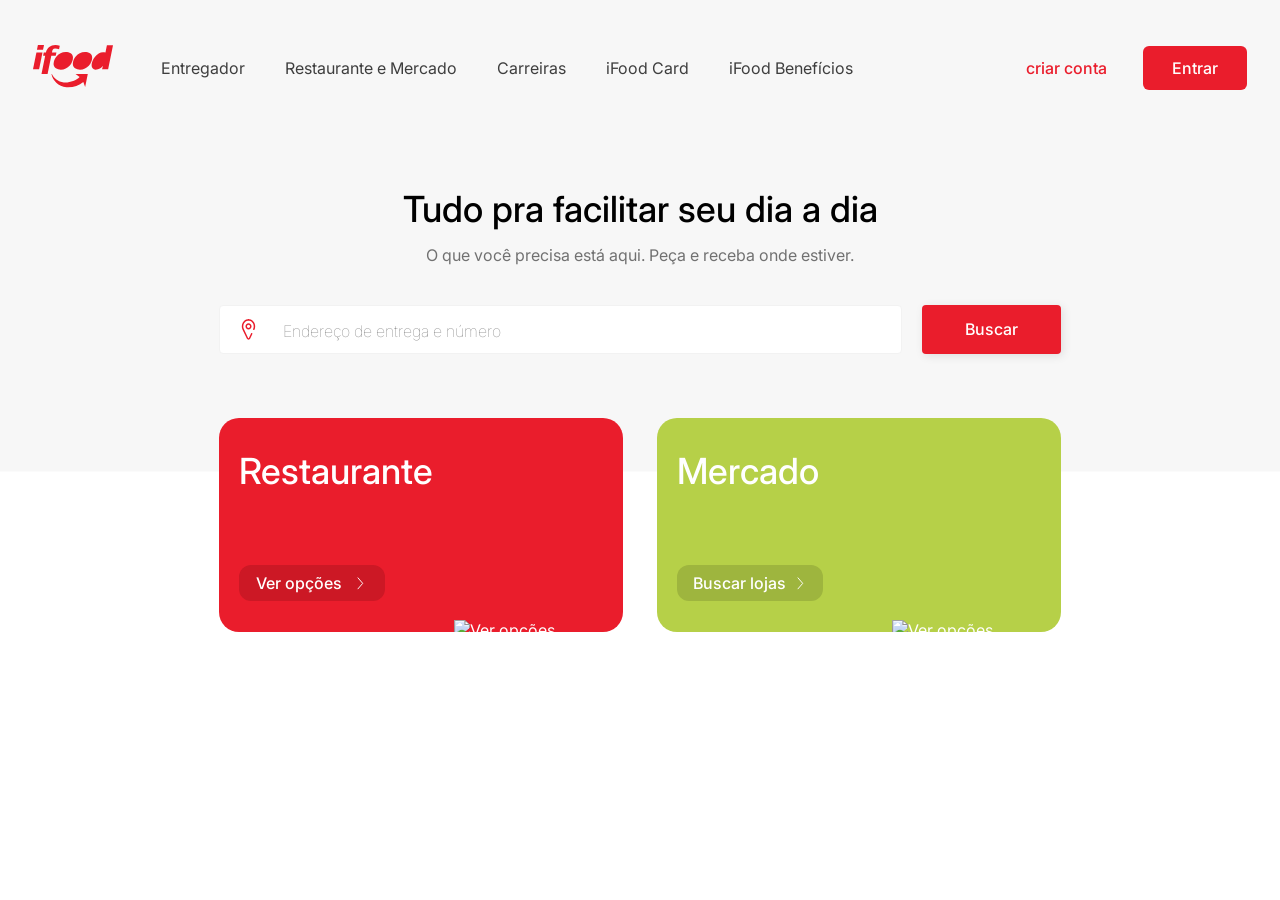
==== index.html @ 17dab100 "categorias principais adicionadas" ====
<!DOCTYPE html>
<html lang="en">
<head>
    <meta charset="UTF-8">
    <meta name="viewport" content="width=device-width, initial-scale=1.0">
    <title>Document</title>
    <link href="https://fonts.googleapis.com/css2?family=Inter:wght@400;500;600&display=swap" rel="stylesheet">
    <link href="style.css" rel="stylesheet">
</head>
<body>
    <div>
        <section class="cabecario">
            <header class="cabecario_container">
                <div>
                    <span class="icone">
                        <svg width="80" height="43" viewBox="0 0 80 43" fill="none" xmlns="http://www.w3.org/2000/svg"><path d="M0 24.2583H6.08948L9.49868 7.47168H3.40838L0 24.2583Z"></path><path d="M3.94678 4.83583H10.0338L11.016 0H4.92165L3.94678 4.83583Z"></path><path d="M8.49829 28.9853H14.5878L18.283 10.818H22.7267L23.4262 7.47195H18.9449L19.0985 6.6962C19.3853 5.26503 19.8503 3.6004 22.1465 3.6004C23.5071 3.6004 24.8113 3.74801 26.0762 4.27989L26.7692 0.744473C25.361 0.250433 23.8765 -0.00141515 22.381 5.98087e-06C17.4871 5.98087e-06 14.1163 2.9137 12.8824 7.47195H10.7675L10.1065 10.818H12.1902L8.49829 28.9853Z"></path><path d="M27.7899 24.6327C34.9809 24.6327 39.9705 18.0641 39.9705 12.706C39.9705 8.80399 36.2819 7.09766 32.7754 7.09766C24.8849 7.09766 20.5916 14.1613 20.5916 19.0252C20.5916 22.9272 24.3178 24.6327 27.7899 24.6327Z"></path><path d="M47.0008 24.6327C54.1918 24.6327 59.1814 18.0641 59.1814 12.706C59.1814 8.80399 55.4854 7.09766 51.9822 7.09766C44.0958 7.09766 39.7959 14.1613 39.7959 19.0252C39.7959 22.9272 43.5262 24.6327 46.9975 24.6327"></path><path d="M69.082 24.2579H75.1372L80.0001 0.374023H73.9098L72.4585 7.47133C71.6501 7.29637 70.8258 7.20203 69.9981 7.18974C64.0328 7.18974 58.6077 14.778 58.6077 20.2011C58.6077 22.4321 60.0581 24.6318 62.5202 24.6318C66.0193 24.6318 68.4414 22.919 69.4522 21.3138H69.8297L69.082 24.2579Z"></path><path d="M50.3215 36.9096C45.868 40.7017 39.9142 42.6487 33.4431 42.2468C25.2837 41.7454 19.6265 35.4279 18.489 29.0197H18.8763C20.7117 33.111 25.1799 36.8887 30.7873 37.5096C36.2623 38.1137 42.9711 35.6397 46.6525 32.1082L42.5225 28.9844L54.7865 29.0197L52.1471 42.0029L50.3215 36.9096Z"></path></svg>
                    </span>
                </div>
                <nav class="navegacao">
                    <a class="opcoes">Entregador</a>
                    <a class="opcoes">Restaurante e Mercado</a>
                    <a class="opcoes">Carreiras</a>
                    <a class="opcoes">iFood Card</a>
                    <a class="opcoes">iFood Benefícios</a>
                </nav>
                <button class="botao CriarConta">criar conta</button>
                <button class="botao Entrar">Entrar</button>
            </header>
        </section>
        <section class="endereco">
            <div class="endereco_pacote">
                <h1 class="texto_busca endereco_titulo">Tudo pra facilitar seu dia a dia </h1>
                <p class="texto_busca endereco_subtitulo">O que você precisa está aqui. Peça e receba onde estiver.</p>
                <form class="endereco_form">
                    <div class="endereco_form_pacote endereco_form_campo">
                        <svg width="18" height="19" viewBox="0 0 18 19" fill="none" xmlns="http://www.w3.org/2000/svg" class="endereco_icon"><path d="M8.83483 17.2742C8.27983 17.2742 7.77733 16.9496 7.52233 16.4192L4.30483 9.6346C3.51733 7.96418 3.55483 5.99293 4.40983 4.34626C5.21983 2.78668 6.62983 1.78918 8.26483 1.61501C8.63233 1.57543 9.02233 1.57543 9.38983 1.61501C11.0248 1.78918 12.4273 2.78668 13.2448 4.34626C14.0998 5.99293 14.1448 7.96418 13.3498 9.6346C13.2073 9.92752 12.8773 10.0463 12.5923 9.90376C12.3148 9.75335 12.2023 9.3971 12.3373 9.10418C12.9598 7.7821 12.9298 6.22251 12.2473 4.91626C11.6398 3.70501 10.5523 2.92918 9.28483 2.7946C8.99233 2.76293 8.68483 2.76293 8.38483 2.7946C7.12483 2.92918 6.03733 3.70501 5.40733 4.91626C4.73233 6.22251 4.69483 7.7821 5.32483 9.10418L8.54233 15.8888C8.62483 16.0629 8.78233 16.0867 8.84233 16.0867C8.90233 16.0867 9.05983 16.0708 9.14233 15.8888L10.7548 12.4767C10.8973 12.1838 11.2348 12.065 11.5123 12.2075C11.7898 12.3579 11.9023 12.7142 11.7673 13.0071L10.1548 16.4192C9.89983 16.9417 9.39733 17.2742 8.83483 17.2742Z" fill="currentColor"></path><path d="M8.83508 9.55546C7.56008 9.55546 6.51758 8.45505 6.51758 7.10921C6.51758 5.75546 7.56008 4.66296 8.83508 4.66296C10.1101 4.66296 11.1526 5.76338 11.1526 7.10921C11.1601 8.46296 10.1176 9.55546 8.83508 9.55546ZM8.83508 5.85046C8.17508 5.85046 7.64258 6.41255 7.64258 7.10921C7.64258 7.80588 8.17508 8.36796 8.83508 8.36796C9.49508 8.36796 10.0276 7.80588 10.0276 7.10921C10.0351 6.41255 9.49508 5.85046 8.83508 5.85046Z" fill="currentColor"></path></svg>
                        <input placeholder="Endereço de entrega e número" class="endereco_input">
                    </div>
                    <button class="endereco_form_botao endereco_form_campo">Buscar</button>
                </form>
            </div>
        </section>
        <section class="categorias">
            <div class="categorias_pacote">
                <div class="categorias_principais">
                    <div class="categorias_principais_grande">
                        <a href="#" class="categorias_grande restaurante">
                            <div class="categorias_grande_container">
                                <p class="categorias_grande_container_titulo">Restaurante</p>
                                <figure class="categorias_grande_container_imagem">
                                    <img class="categorias_grande_imagem" src="https://static.ifood-static.com.br/image/upload/f_auto/webapp/landingV2/restaurant.png" alt="Ver opções">
                                </figure>
                                <div class="categorias_grande_link --restaurante">
                                    Ver opções 
                                    <span class="categorias_grande_link_icon">
                                        <svg width="48px" height="48px" viewBox="0 0 48 48" xmlns="http://www.w3.org/2000/svg"><g stroke="none" stroke-width="1" fill="none" fill-rule="evenodd" stroke-linecap="round"><g transform="translate(-144.000000, -1296.000000)" stroke="currentColor" stroke-width="3"><g transform="translate(47.000000, 1227.000000)"><g id="Seta-voltar" transform="translate(97.000000, 69.000000)"><polyline id="Path-6" transform="translate(23.500000, 23.500000) rotate(-90.000000) translate(-23.500000, -23.500000) " points="6 16 23.5 31 41 16"></polyline></g></g></g></g></svg>
                                    </span>
                                </div>
                            </div>
                        </a>
                    </div>
                    <div class="categorias_principais_grande">
                        <a href="#" class="categorias_grande mercado">
                            <div class="categorias_grande_container">
                                <p class="categorias_grande_container_titulo">Mercado</p>
                                <figure class="categorias_grande_container_imagem">
                                    <img class="categorias_grande_imagem" src="https://static.ifood-static.com.br/image/upload/f_auto/webapp/landingV2/market.png" alt="Ver opções">
                                </figure>
                                <div class="categorias_grande_link --mercado">
                                    Buscar lojas 
                                    <span class="categorias_grande_link_icon">
                                        <svg width="48px" height="48px" viewBox="0 0 48 48" xmlns="http://www.w3.org/2000/svg"><g stroke="none" stroke-width="1" fill="none" fill-rule="evenodd" stroke-linecap="round"><g transform="translate(-144.000000, -1296.000000)" stroke="currentColor" stroke-width="3"><g transform="translate(47.000000, 1227.000000)"><g id="Seta-voltar" transform="translate(97.000000, 69.000000)"><polyline id="Path-6" transform="translate(23.500000, 23.500000) rotate(-90.000000) translate(-23.500000, -23.500000) " points="6 16 23.5 31 41 16"></polyline></g></g></g></g></svg>
                                    </span>
                                </div>
                            </div>
                        </a>
                    </div>
                </div>
            </div>
        </section>
    </div>
</body>
</html>
---- style.css ----
* {
    box-sizing: border-box;
}

body {
    font-family: "Inter", Arial, Helvetica, sans-serif;
    font-size: 16px;
    background-color: #ffffff;
    margin: 0px; 
}

div {
    display: block;
}

button, select {
    text-transform: none;
}

button, input, optgroup, select, textarea {
    font-family: inherit;
    font-size: 100%;
    line-height: 1.15;
    margin: 0;
}

button, input {
    overflow: visible;
}

form {
    display: block;
    margin-top: 0em;
    unicode-bidi: isolate;
}

.cabecario{
    position: fixed;
    width: 100%;
    top: 0;
    left: 0;
    background-color: #f7f7f7;
    z-index: 2;
}

.cabecario_container {
    display: grid;
    padding: 40px 32px;
    align-items: center;
    margin: 0 auto;
    max-width: 1278px;
    position: relative;
    grid-template-columns: 88px 1fr 114px 104px;
    column-gap: 20px;
}

.opcoes {
    background: transparent;
    font-weight: 400;
    color: #3e3e3e;
    font-size: 1rem;
    line-height: 1.25em;
    border-radius: 4px;
    margin: 3px 0;
    height: 50px;
    display: inline-flex;
    align-items: center;
    justify-content: center;
    position: relative;
    overflow: hidden;
    cursor: pointer;
    padding: 0 20px;
}

.icone {
    display: inline-block;
    position:relative;
}

.icone * {
    fill: #ea1d2c;
}

.botao {
    display: inline-flex;
    align-items: center;
    justify-content: center;
    height: 44px;
    padding: 0;
    border-radius: 6px;
    font-size: 14px;
    font-weight: 500;
    cursor: pointer;
    border: none;
    font-family: "Inter", Arial, Helvetica, sans-serif;
    font-size:100%;
    line-height: 1.15;
}

@media only screen and (min-width: 768px) {
    .botao{
        display: inline-flex;
        height: 44px;
    }
}

.navegacao {
    display: none;
} 

@media only screen and (min-width: 960px) {
    .navegacao {
        display: flex;
    }
}

.CriarConta {
    background: transparent;
    color: #ea1d2c;
}


.Entrar {
    background-color: #ea1d2c;
    color: white;
}

@media only screen and (min-width: 960px) {
    .Entrar:hover, .Entrar:hover:enabled {
        background: #ee4c58;
    }
}


.endereco {
    padding-top: 83px;
    width: 100%;
    display: flex;
    justify-content: center;
    align-items: center;
    padding-bottom: 20px;
    background-color: #f7f7f7;
}

@media only screen and (min-width: 768px) {
    .endereco {
        padding-top: 110px;
        padding-bottom: 35px;
    }
}

@media only screen and (min-width: 960px) {
    .endereco {
        padding-top: calc(136px + 4vh);
    }
}

.endereco_pacote {
    width: 90%;
    display: flex;
    text-align: center;
    justify-content: center;
    align-items: center;
    flex-direction: column;
    max-width: 842px;
}

.texto_busca {
    margin: 0 0 16px;
}

@media only screen and (min-width: 768px) {
    .texto_busca {
        margin: 0 0 14px;
    }
}

.endereco_subtitulo {
    font-size:  .875rem;
    font-weight: 400;
    color: #717171;
    max-width: 200px;
}

@media only screen and (min-width: 768px) {
    .endereco_subtitulo {
        max-width: none;
        margin-bottom: 40px;
        font-size: 1rem;
    }
}

.endereco_titulo {
    margin-top: 15px;
    font-size: 1.125rem;
    font-weight: 500;
}

@media only screen and (min-width: 768px) {
    .endereco_titulo {
        font-size: 2.25rem;
    }
}

.endereco_form {
    display: flex;
    flex-direction: column;
    width: 100%;
    margin-bottom: 15px;
}

@media only screen and (min-width: 768px) {
    .endereco_form {
        flex-direction: row;
        justify-content: space-between;
    }
}

.endereco_form_pacote {
    background-color: #fff;
    align-items: center;
    display: flex;
    justify-content: flex-start;
    margin-bottom: 14px;
    border: 1px solid #f2f2f2;
    position: relative;
}

@media only screen and (min-width: 768px) {
    .endereco_form_pacote {
        width: 100%;
        margin-right: 20px;
    }
}

.endereco_form_campo {
    width: 100%;
    border-radius: 4px;
    height: 49px;
}

.endereco_icon {
    display: flex;
    width: 28px;
    margin-left: 5px;
    color: #ea1d2c;
}

@media only screen and (min-width: 768px) {
    .endereco_icon {
        margin: 0 16px;
        height: 25px;
    }
}

.endereco_input {
    padding-top: 4px;
    color: #a6a6a6;
    font-weight: 100;
    width: 100%;
    height: 100%;
    background-color: transparent;
    border: none;
}

@media only screen and (min-width: 768px) {
    .endereco_input {
        margin-left: 4px;
    }
}

.endereco_form_botao {
    border: none;
    cursor: pointer;
    font-size: 1rem;
    color: #fff;
    font-weight: 500;
    background-color: #ea1d2c;
    box-shadow: 2px 2px 10px rgba(0, 0, 0, .1);
}

@media only screen and (min-width: 768px) {
    .endereco_form_botao {
        width: 168px;
    }
}

.endereco_input:focus {
    outline: none;
}

.endereco_form_pacote:focus-within {
    border: 2px solid #e7e6e6ee;
}

.categorias::before {
    position: absolute;
    content: "";
    width: 100vw;
    height: 50%;
    background-color: #f7f7f7;
    z-index: -1;
    left: 0;
    bottom: 50%;
    transform: translateY(-50%);
}

.categorias {
    display: flex;
    align-items: center;
    justify-content: center;
    flex-direction: column;
    position: relative;
}

.categorias_pacote {
    width: 90%;
    max-width: 842px;
}

.categorias_principais {
    display: flex;
    align-items: center;
    justify-content: space-between;
    height: 180px;
    width: 100%;
}

@media only screen and (min-width: 960px) {
    .categorias_principais {
        height: 214px;
    }
}

.categorias_principais_grande {
    width: 48%;
    transition: opacity 1.5s ease;
    height: 100%;
    cursor: pointer;
}

.categorias_grande {
    width: 100%;
    border-radius: 20px;
    text-align: center;
    color: #fff;
    display: flex;
    align-items: center;
    justify-content: center;
    height: 100%;
    overflow: hidden;
    text-decoration: none;
}

.restaurante {
    background-color: #ea1d2c;
    transition: all .2s cubic-bezier(0, 0, .5, 1);
}

.mercado {
    background-color: #b6d048;
    transition: all .2s cubic-bezier(0, 0, .5, 1);
}

.categorias_grande_container {
    width: 80%;
    cursor: pointer;
}

@media only screen and (min-width: 768px) {
    .categorias_grande_container {
        position: relative;
        display: flex;
        height: 100%;
        width: 90%;
        flex-direction: column;
        align-items: flex-start;
        justify-content: space-around;
    }
}

.categorias_grande_container_titulo {
    font-size: 1.25rem;
    font-weight: 500;
    margin: 0 0 10px;
}

@media only screen and (min-width: 768px) {
    .categorias_grande_container_titulo {
        font-size: 1.5rem;
    }
}

@media only screen and (min-width: 960px) {
    .categorias_grande_container_titulo {
        font-size: 2.25rem;
    }
}

.categorias_grande_container_imagem {
    height: 75px;
    width: 90%;
    overflow: hidden;
    margin: 0 auto;
}

@media only screen and (min-width: 768px) {
    .categorias_grande_container_imagem {
        overflow: visible;
        position: absolute;
        right: -14px;
        width: 62%;
        height: auto;
        bottom: 8px;
    }
}

.categorias_grande_imagem {
    object-fit: contain;
    resize: auto;
    height: 100%;
    width: 100%;
}

@media only screen and (min-width: 768px) {
    .categorias_grande_container_imagem {
        transform: translateY(16px);
    }
}

.categorias_grande_link {
    display: flex;
    width: 100%;
    height: 36px;
    border-radius: 12px;
    font-size: .875rem;
    justify-content: space-around;
    font-weight: 500;
    align-items: center;
    padding: 0 5px;
}

.--restaurante {
    background-color: #cc1825;
}

.--mercado {
    background-color: #9eb53e;
}

@media only screen and (min-width: 768px) {
    .categorias_grande_link {
        width: 118px;
        font-weight: 200;
        padding: 0 12px;
    }
}

@media only screen and (min-width: 960px) {
    .categorias_grande_link {
        width: 146px;
        font-weight: 500;
        font-size: 1rem;
    }
}

.categorias_grande_link_icon {
    display: flex;
}

.categorias_grande_link_icon svg {
    color: #fff;
    width: 15px;
    height: 17px;
}
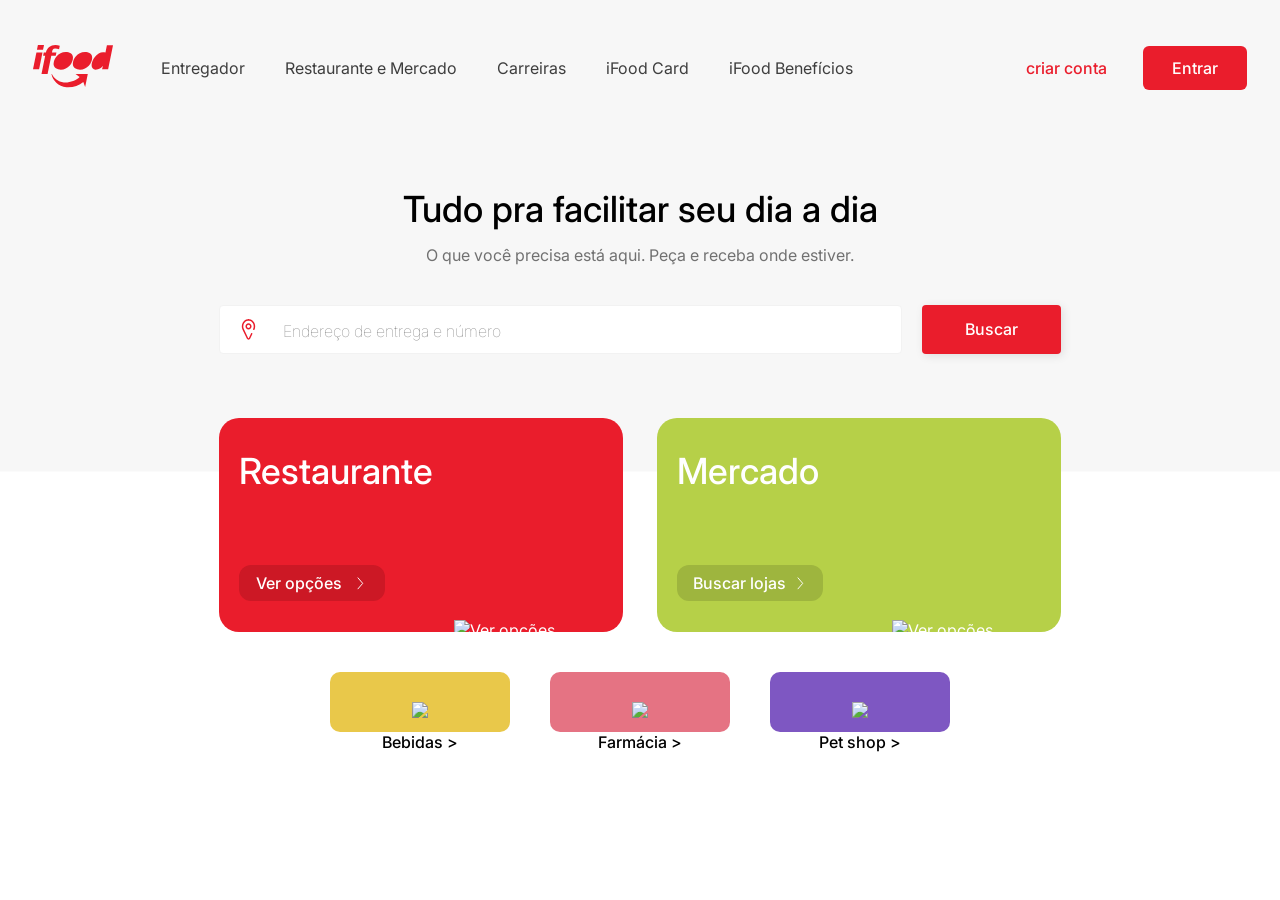
==== commit 1f046586: "mini categorias adicionado" ====
--- a/index.html
+++ b/index.html
@@ -78,6 +78,22 @@
                 </div>
             </div>
         </section>
+        <section class="mini-categorias">
+            <div class="mini-card amarelo">
+                <img src="https://static.ifood-static.com.br/image/upload/f_auto/webapp/landingV2/drinks.png">
+                <p>Bebidas ></p>
+            </div>
+
+            <div class="mini-card rosa">
+                <img src="https://static.ifood-static.com.br/image/upload/f_auto/webapp/landingV2/pharmacy.png">
+                <p>Farmácia ></p>
+            </div>
+
+            <div class="mini-card roxo">
+                <img src="https://static.ifood-static.com.br/image/upload/f_auto/webapp/landingV2/petshop.png">
+                <p>Pet shop ></p>
+            </div>
+        </section>
     </div>
 </body>
 </html>
--- a/style.css
+++ b/style.css
@@ -472,4 +472,53 @@
     color: #fff;
     width: 15px;
     height: 17px;
-}+}
+
+.mini-categorias {
+    display: flex;
+    justify-content: center;
+    gap: 40px;
+    padding: 40px;
+}
+
+/* CARD */
+.mini-card {
+    text-align: center;
+    cursor: pointer;
+}
+
+/* BLOCO COLORIDO */
+.mini-card::before {
+    content: "";
+    display: block;
+    width: 180px;
+    height: 60px;
+    border-radius: 10px;
+    margin-bottom: -30px;
+}
+
+/* CORES */
+.amarelo::before {
+    background: #e9c84a;
+}
+
+.rosa::before {
+    background: #e57383;
+}
+
+.roxo::before {
+    background: #7e57c2;
+}
+
+
+.mini-card img {
+    height: 80px;
+    position: relative;
+    z-index: 1;
+}
+
+
+.mini-card p {
+    margin-top: 10px;
+    font-weight: 500;
+}
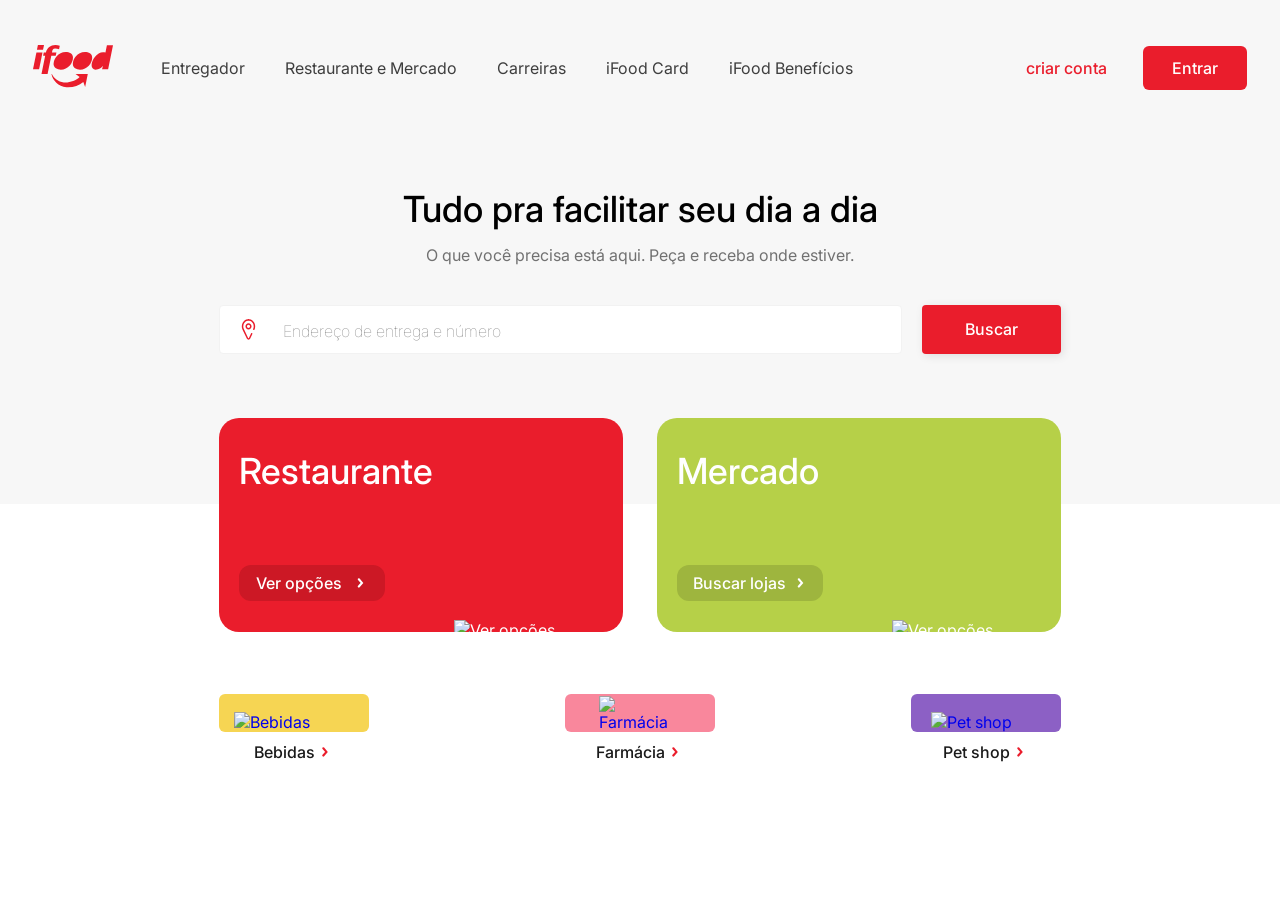
==== commit 035a7224: "imagens das mini categorias arrumadas" ====
--- a/index.html
+++ b/index.html
@@ -53,7 +53,7 @@
                                 <div class="categorias_grande_link --restaurante">
                                     Ver opções 
                                     <span class="categorias_grande_link_icon">
-                                        <svg width="48px" height="48px" viewBox="0 0 48 48" xmlns="http://www.w3.org/2000/svg"><g stroke="none" stroke-width="1" fill="none" fill-rule="evenodd" stroke-linecap="round"><g transform="translate(-144.000000, -1296.000000)" stroke="currentColor" stroke-width="3"><g transform="translate(47.000000, 1227.000000)"><g id="Seta-voltar" transform="translate(97.000000, 69.000000)"><polyline id="Path-6" transform="translate(23.500000, 23.500000) rotate(-90.000000) translate(-23.500000, -23.500000) " points="6 16 23.5 31 41 16"></polyline></g></g></g></g></svg>
+                                        <svg width="48px" height="48px" viewBox="0 0 48 48" xmlns="http://www.w3.org/2000/svg"><g stroke="none" stroke-width="1" fill="none" fill-rule="evenodd" stroke-linecap="round"><g transform="translate(-144.000000, -1296.000000)" stroke="currentColor" stroke-width="10"><g transform="translate(47.000000, 1227.000000)"><g id="Seta-voltar" transform="translate(97.000000, 69.000000)"><polyline id="Path-6" transform="translate(23.500000, 23.500000) rotate(-90.000000) translate(-23.500000, -23.500000) " points="6 16 23.5 31 41 16"></polyline></g></g></g></g></svg>
                                     </span>
                                 </div>
                             </div>
@@ -69,7 +69,7 @@
                                 <div class="categorias_grande_link --mercado">
                                     Buscar lojas 
                                     <span class="categorias_grande_link_icon">
-                                        <svg width="48px" height="48px" viewBox="0 0 48 48" xmlns="http://www.w3.org/2000/svg"><g stroke="none" stroke-width="1" fill="none" fill-rule="evenodd" stroke-linecap="round"><g transform="translate(-144.000000, -1296.000000)" stroke="currentColor" stroke-width="3"><g transform="translate(47.000000, 1227.000000)"><g id="Seta-voltar" transform="translate(97.000000, 69.000000)"><polyline id="Path-6" transform="translate(23.500000, 23.500000) rotate(-90.000000) translate(-23.500000, -23.500000) " points="6 16 23.5 31 41 16"></polyline></g></g></g></g></svg>
+                                        <svg width="48px" height="48px" viewBox="0 0 48 48" xmlns="http://www.w3.org/2000/svg"><g stroke="none" stroke-width="1" fill="none" fill-rule="evenodd" stroke-linecap="round"><g transform="translate(-144.000000, -1296.000000)" stroke="currentColor" stroke-width="10"><g transform="translate(47.000000, 1227.000000)"><g id="Seta-voltar" transform="translate(97.000000, 69.000000)"><polyline id="Path-6" transform="translate(23.500000, 23.500000) rotate(-90.000000) translate(-23.500000, -23.500000) " points="6 16 23.5 31 41 16"></polyline></g></g></g></g></svg>
                                     </span>
                                 </div>
                             </div>
@@ -77,21 +77,25 @@
                     </div>
                 </div>
             </div>
-        </section>
-        <section class="mini-categorias">
-            <div class="mini-card amarelo">
-                <img src="https://static.ifood-static.com.br/image/upload/f_auto/webapp/landingV2/drinks.png">
-                <p>Bebidas ></p>
-            </div>
-
-            <div class="mini-card rosa">
-                <img src="https://static.ifood-static.com.br/image/upload/f_auto/webapp/landingV2/pharmacy.png">
-                <p>Farmácia ></p>
-            </div>
-
-            <div class="mini-card roxo">
-                <img src="https://static.ifood-static.com.br/image/upload/f_auto/webapp/landingV2/petshop.png">
-                <p>Pet shop ></p>
+            <div class="mini_categorias">
+                <a href="#" class="mini_categorias_link">
+                    <figure class="mini_categorias_link_pacote_imagem bebidas">
+                        <img class="mini_categorias_link_imagem --bebidas" src="https://static.ifood-static.com.br/image/upload/f_auto/webapp/landingV2/drinks.png" alt="Bebidas">
+                    </figure>
+                    <p class="mini_categorias_link_titulo">Bebidas<span class="mini_categorias_link_icon"><svg width="48px" height="48px" viewBox="0 0 48 48" xmlns="http://www.w3.org/2000/svg"><g stroke="none" stroke-width="1" fill="none" fill-rule="evenodd" stroke-linecap="round"><g transform="translate(-144.000000, -1296.000000)" stroke="currentColor" stroke-width="10"><g transform="translate(47.000000, 1227.000000)"><g id="Seta-voltar" transform="translate(97.000000, 69.000000)"><polyline id="Path-6" transform="translate(23.500000, 23.500000) rotate(-90.000000) translate(-23.500000, -23.500000) " points="6 16 23.5 31 41 16"></polyline></g></g></g></g></svg></span></p>
+                </a>
+                <a href="#" class="mini_categorias_link">
+                    <figure class="mini_categorias_link_pacote_imagem farmacia">
+                        <img class="mini_categorias_link_imagem --farmacia" src="https://static.ifood-static.com.br/image/upload/f_auto/webapp/landingV2/pharmacy.png" alt="Farmácia">
+                    </figure>
+                    <p class="mini_categorias_link_titulo">Farmácia<span class="mini_categorias_link_icon"><svg width="48px" height="48px" viewBox="0 0 48 48" xmlns="http://www.w3.org/2000/svg"><g stroke="none" stroke-width="1" fill="none" fill-rule="evenodd" stroke-linecap="round"><g transform="translate(-144.000000, -1296.000000)" stroke="currentColor" stroke-width="10"><g transform="translate(47.000000, 1227.000000)"><g id="Seta-voltar" transform="translate(97.000000, 69.000000)"><polyline id="Path-6" transform="translate(23.500000, 23.500000) rotate(-90.000000) translate(-23.500000, -23.500000) " points="6 16 23.5 31 41 16"></polyline></g></g></g></g></svg></span></p>
+                </a>
+                <a href="#" class="mini_categorias_link">
+                    <figure class="mini_categorias_link_pacote_imagem petshop">
+                        <img class="mini_categorias_link_imagem --petshop" src="https://static.ifood-static.com.br/image/upload/f_auto/webapp/landingV2/petshop.png" alt="Pet shop">
+                    </figure>
+                    <p class="mini_categorias_link_titulo">Pet shop<span class="mini_categorias_link_icon"><svg width="48px" height="48px" viewBox="0 0 48 48" xmlns="http://www.w3.org/2000/svg"><g stroke="none" stroke-width="1" fill="none" fill-rule="evenodd" stroke-linecap="round"><g transform="translate(-144.000000, -1296.000000)" stroke="currentColor" stroke-width="10"><g transform="translate(47.000000, 1227.000000)"><g id="Seta-voltar" transform="translate(97.000000, 69.000000)"><polyline id="Path-6" transform="translate(23.500000, 23.500000) rotate(-90.000000) translate(-23.500000, -23.500000) " points="6 16 23.5 31 41 16"></polyline></g></g></g></g></svg></span></p>
+                </a>
             </div>
         </section>
     </div>
--- a/style.css
+++ b/style.css
@@ -471,54 +471,122 @@
 .categorias_grande_link_icon svg {
     color: #fff;
     width: 15px;
-    height: 17px;
-}
-
-.mini-categorias {
-    display: flex;
-    justify-content: center;
-    gap: 40px;
-    padding: 40px;
-}
-
-/* CARD */
-.mini-card {
+    height: 10px;
+}
+
+.mini_categorias {
+    width: 90%;
+    max-width: 842px;
+    display: flex;
+    flex-direction: row;
+    justify-content: space-between;
+}
+
+.mini_categorias_link {
+    height: 85px;
+    display: flex;
+    flex-direction: column;
+    align-items: center;
+    justify-content: flex-end;
+    margin: 0 auto;
+    cursor: pointer;
+    text-decoration: none;
+}
+
+@media only screen and (min-width: 768px) {
+    .mini_categorias_link {
+        height: 130px;
+        margin: 0;
+    }
+}
+
+.mini_categorias_link_pacote_imagem {
+    margin: 0;
+    padding: 0;
+    width: 96px;
+    height: 24px;
+    border-radius: 6px;
+    position: relative;
+}
+
+.bebidas {
+    background-color: #f6d553;
+}
+
+.farmacia {
+    background-color: #f9879c
+}
+
+.petshop {
+    background-color: #8c60c5;
+}
+
+@media only screen and (min-width: 768px) {
+    .mini_categorias_link_pacote_imagem {
+        width: 150px;
+        height: 38px;
+    }
+}
+
+.mini_categorias_link_imagem {
+    position: absolute;
+    bottom: 0;
+    right: 50%;
+    transform: translateX(50%);
+}
+
+.--bebidas {
+    width: 74px;
+}
+
+@media only screen and (min-width: 768px) {
+    .--bebidas {
+        width: 120px;
+    }
+}
+
+.--farmacia {
+    width: 56px;
+}
+
+@media only screen and (min-width: 768px) {
+    .--farmacia {
+        width: 82px;
+    }
+}
+
+.--petshop {
+    width: 70px;
+}
+
+@media only screen and (min-width: 768px) {
+    .--petshop {
+        width: 110px;
+    }
+}
+
+.mini_categorias_link_titulo {
+    margin: 10px 0 0;
     text-align: center;
-    cursor: pointer;
-}
-
-/* BLOCO COLORIDO */
-.mini-card::before {
-    content: "";
-    display: block;
-    width: 180px;
-    height: 60px;
-    border-radius: 10px;
-    margin-bottom: -30px;
-}
-
-/* CORES */
-.amarelo::before {
-    background: #e9c84a;
-}
-
-.rosa::before {
-    background: #e57383;
-}
-
-.roxo::before {
-    background: #7e57c2;
-}
-
-
-.mini-card img {
-    height: 80px;
-    position: relative;
-    z-index: 1;
-}
-
-
-.mini-card p {
-    margin-top: 10px;
-    font-weight: 500;
-}
+    font-size: .875rem;
+    display: flex;
+    color: #1a1a1a;
+}
+
+@media only screen and (min-width: 768px) {
+    .mini_categorias_link_titulo {
+        font-weight: 500;
+        font-size: 1rem;
+    }
+}
+
+.mini_categorias_link_icon svg {
+  width: 20px;
+  height: 10px;
+}
+
+.mini_categorias_link_icon {
+  color: #ea1d2c; 
+  display: flex;
+  align-items: center;
+}
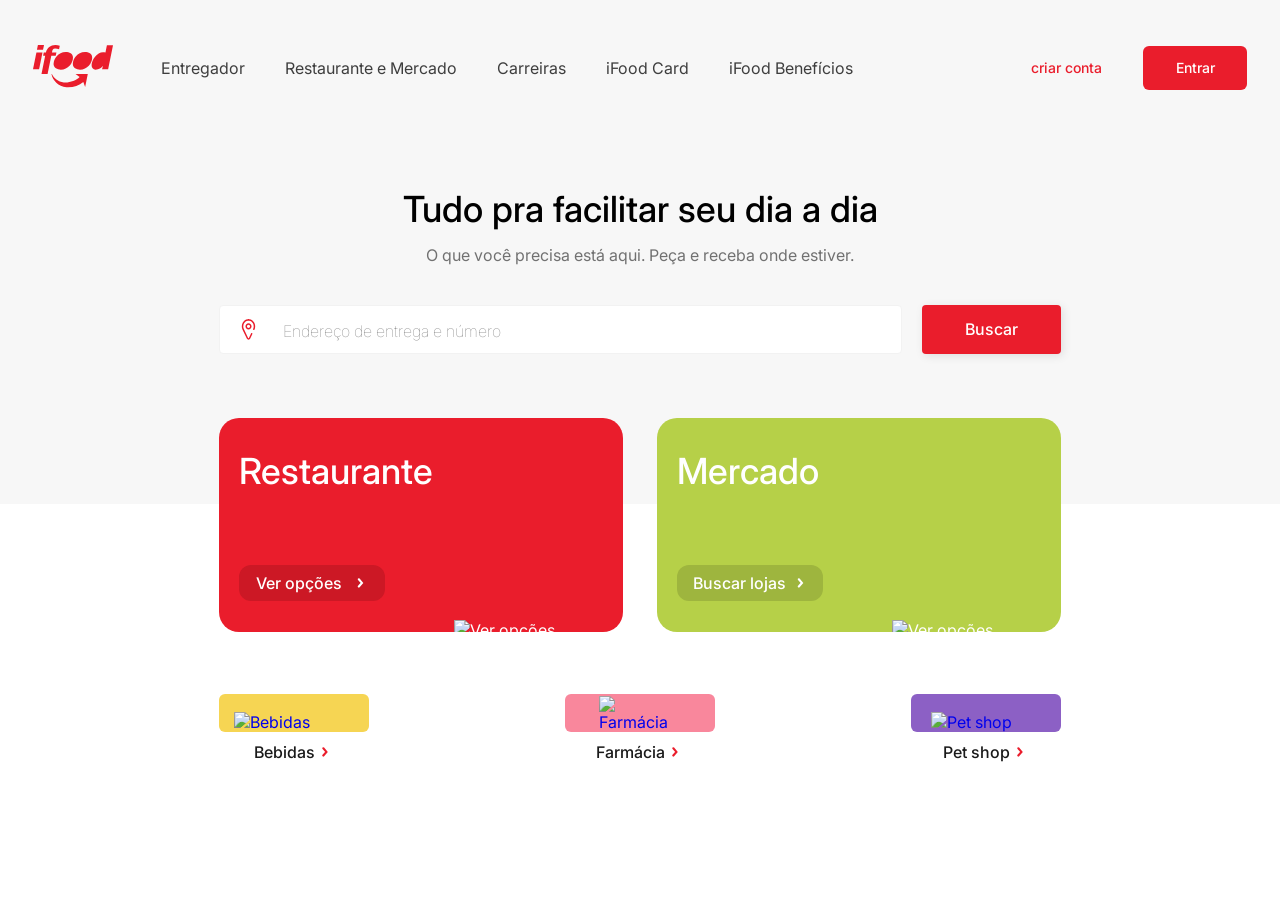
==== commit 36054cce: "adição de botão e estrutura" ====
--- a/index.html
+++ b/index.html
@@ -11,6 +11,11 @@
     <div>
         <section class="cabecario">
             <header class="cabecario_container">
+                <div class="icon_frame">
+                    <button class="botao aba">
+                        <span class="icone_aba"><svg width="22" height="18" viewBox="0 0 22 18" fill="none" xmlns="http://www.w3.org/2000/svg"><rect width="22" height="2" rx="1" fill="#717171"></rect><rect y="8" width="22" height="2" rx="1" fill="#717171"></rect><rect y="16" width="22" height="2" rx="1" fill="#717171"></rect></svg></span>
+                    </button>
+                </div>
                 <div>
                     <span class="icone">
                         <svg width="80" height="43" viewBox="0 0 80 43" fill="none" xmlns="http://www.w3.org/2000/svg"><path d="M0 24.2583H6.08948L9.49868 7.47168H3.40838L0 24.2583Z"></path><path d="M3.94678 4.83583H10.0338L11.016 0H4.92165L3.94678 4.83583Z"></path><path d="M8.49829 28.9853H14.5878L18.283 10.818H22.7267L23.4262 7.47195H18.9449L19.0985 6.6962C19.3853 5.26503 19.8503 3.6004 22.1465 3.6004C23.5071 3.6004 24.8113 3.74801 26.0762 4.27989L26.7692 0.744473C25.361 0.250433 23.8765 -0.00141515 22.381 5.98087e-06C17.4871 5.98087e-06 14.1163 2.9137 12.8824 7.47195H10.7675L10.1065 10.818H12.1902L8.49829 28.9853Z"></path><path d="M27.7899 24.6327C34.9809 24.6327 39.9705 18.0641 39.9705 12.706C39.9705 8.80399 36.2819 7.09766 32.7754 7.09766C24.8849 7.09766 20.5916 14.1613 20.5916 19.0252C20.5916 22.9272 24.3178 24.6327 27.7899 24.6327Z"></path><path d="M47.0008 24.6327C54.1918 24.6327 59.1814 18.0641 59.1814 12.706C59.1814 8.80399 55.4854 7.09766 51.9822 7.09766C44.0958 7.09766 39.7959 14.1613 39.7959 19.0252C39.7959 22.9272 43.5262 24.6327 46.9975 24.6327"></path><path d="M69.082 24.2579H75.1372L80.0001 0.374023H73.9098L72.4585 7.47133C71.6501 7.29637 70.8258 7.20203 69.9981 7.18974C64.0328 7.18974 58.6077 14.778 58.6077 20.2011C58.6077 22.4321 60.0581 24.6318 62.5202 24.6318C66.0193 24.6318 68.4414 22.919 69.4522 21.3138H69.8297L69.082 24.2579Z"></path><path d="M50.3215 36.9096C45.868 40.7017 39.9142 42.6487 33.4431 42.2468C25.2837 41.7454 19.6265 35.4279 18.489 29.0197H18.8763C20.7117 33.111 25.1799 36.8887 30.7873 37.5096C36.2623 38.1137 42.9711 35.6397 46.6525 32.1082L42.5225 28.9844L54.7865 29.0197L52.1471 42.0029L50.3215 36.9096Z"></path></svg>
@@ -100,4 +105,4 @@
         </section>
     </div>
 </body>
-</html>+</html>
--- a/style.css
+++ b/style.css
@@ -45,13 +45,47 @@
 
 .cabecario_container {
     display: grid;
-    padding: 40px 32px;
+    padding: 20px 16px;
     align-items: center;
     margin: 0 auto;
     max-width: 1278px;
     position: relative;
     grid-template-columns: 88px 1fr 114px 104px;
     column-gap: 20px;
+}
+
+.icon_frame {
+    color:gray;
+    overflow: hidden;
+    height: 30px;
+    width: 30px;
+    margin: 5px 0px;
+}
+
+@media only screen and (min-width: 768px) {
+    .cabecario_container {
+        grid-template-columns: 40px 1fr 114px 104px;
+        padding: 30px 44px 30px 30px;
+        grid-column-gap: 36px;
+        column-gap: 36px;
+    }
+
+    .icon_frame {
+        display: none;
+    }
+}
+
+@media only screen and (min-width: 960px) {
+    .cabecario_container {
+        grid-template-columns: 88px 1fr 114px 104px;
+        padding: 40px 32px;
+        grid-column-gap: 20px;
+        column-gap: 20px;
+    }
+
+    .icon_frame {
+        display: none;
+    }
 }
 
 .opcoes {
@@ -72,6 +106,10 @@
     padding: 0 20px;
 }
 
+.icon_frame {
+    height: 48px;
+}
+
 .icone {
     display: inline-block;
     position:relative;
@@ -81,11 +119,12 @@
     fill: #ea1d2c;
 }
 
+
 .botao {
     display: inline-flex;
     align-items: center;
     justify-content: center;
-    height: 44px;
+    height: 34px;
     padding: 0;
     border-radius: 6px;
     font-size: 14px;
@@ -93,8 +132,8 @@
     cursor: pointer;
     border: none;
     font-family: "Inter", Arial, Helvetica, sans-serif;
-    font-size:100%;
     line-height: 1.15;
+    overflow: hidden;
 }
 
 @media only screen and (min-width: 768px) {
@@ -106,6 +145,7 @@
 
 .navegacao {
     display: none;
+    min-width: 0;
 } 
 
 @media only screen and (min-width: 960px) {
@@ -113,6 +153,7 @@
         display: flex;
     }
 }
+
 
 .CriarConta {
     background: transparent;
@@ -589,4 +630,4 @@
   color: #ea1d2c; 
   display: flex;
   align-items: center;
-}+}
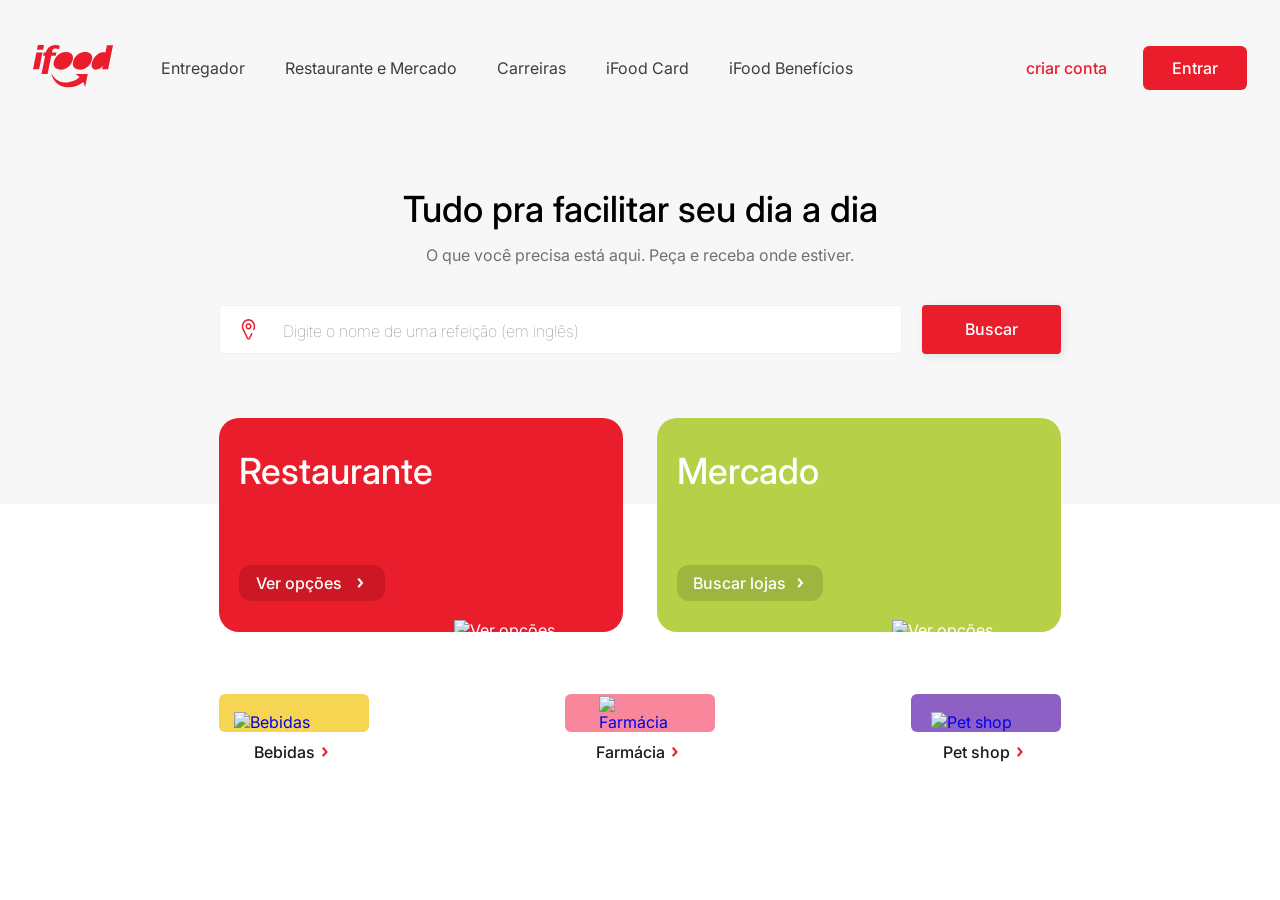
==== commit 78102904: "requisicoes para a API themealdb feitas e pop up para fazer os pedidos criado" ====
--- a/index.html
+++ b/index.html
@@ -1,108 +1,356 @@
-<!DOCTYPE html>
+<!doctype html>
 <html lang="en">
-<head>
-    <meta charset="UTF-8">
-    <meta name="viewport" content="width=device-width, initial-scale=1.0">
+  <head>
+    <meta charset="UTF-8" />
+    <meta name="viewport" content="width=device-width, initial-scale=1.0" />
     <title>Document</title>
-    <link href="https://fonts.googleapis.com/css2?family=Inter:wght@400;500;600&display=swap" rel="stylesheet">
-    <link href="style.css" rel="stylesheet">
-</head>
-<body>
+    <link
+      href="https://fonts.googleapis.com/css2?family=Inter:wght@400;500;600&display=swap"
+      rel="stylesheet"
+    />
+    <link href="style.css" rel="stylesheet" />
+  </head>
+  <body>
     <div>
-        <section class="cabecario">
-            <header class="cabecario_container">
-                <div class="icon_frame">
-                    <button class="botao aba">
-                        <span class="icone_aba"><svg width="22" height="18" viewBox="0 0 22 18" fill="none" xmlns="http://www.w3.org/2000/svg"><rect width="22" height="2" rx="1" fill="#717171"></rect><rect y="8" width="22" height="2" rx="1" fill="#717171"></rect><rect y="16" width="22" height="2" rx="1" fill="#717171"></rect></svg></span>
-                    </button>
+      <section class="cabecario">
+        <header class="cabecario_container">
+          <div>
+            <span class="icone">
+              <svg
+                width="80"
+                height="43"
+                viewBox="0 0 80 43"
+                fill="none"
+                xmlns="http://www.w3.org/2000/svg"
+              >
+                <path
+                  d="M0 24.2583H6.08948L9.49868 7.47168H3.40838L0 24.2583Z"
+                ></path>
+                <path
+                  d="M3.94678 4.83583H10.0338L11.016 0H4.92165L3.94678 4.83583Z"
+                ></path>
+                <path
+                  d="M8.49829 28.9853H14.5878L18.283 10.818H22.7267L23.4262 7.47195H18.9449L19.0985 6.6962C19.3853 5.26503 19.8503 3.6004 22.1465 3.6004C23.5071 3.6004 24.8113 3.74801 26.0762 4.27989L26.7692 0.744473C25.361 0.250433 23.8765 -0.00141515 22.381 5.98087e-06C17.4871 5.98087e-06 14.1163 2.9137 12.8824 7.47195H10.7675L10.1065 10.818H12.1902L8.49829 28.9853Z"
+                ></path>
+                <path
+                  d="M27.7899 24.6327C34.9809 24.6327 39.9705 18.0641 39.9705 12.706C39.9705 8.80399 36.2819 7.09766 32.7754 7.09766C24.8849 7.09766 20.5916 14.1613 20.5916 19.0252C20.5916 22.9272 24.3178 24.6327 27.7899 24.6327Z"
+                ></path>
+                <path
+                  d="M47.0008 24.6327C54.1918 24.6327 59.1814 18.0641 59.1814 12.706C59.1814 8.80399 55.4854 7.09766 51.9822 7.09766C44.0958 7.09766 39.7959 14.1613 39.7959 19.0252C39.7959 22.9272 43.5262 24.6327 46.9975 24.6327"
+                ></path>
+                <path
+                  d="M69.082 24.2579H75.1372L80.0001 0.374023H73.9098L72.4585 7.47133C71.6501 7.29637 70.8258 7.20203 69.9981 7.18974C64.0328 7.18974 58.6077 14.778 58.6077 20.2011C58.6077 22.4321 60.0581 24.6318 62.5202 24.6318C66.0193 24.6318 68.4414 22.919 69.4522 21.3138H69.8297L69.082 24.2579Z"
+                ></path>
+                <path
+                  d="M50.3215 36.9096C45.868 40.7017 39.9142 42.6487 33.4431 42.2468C25.2837 41.7454 19.6265 35.4279 18.489 29.0197H18.8763C20.7117 33.111 25.1799 36.8887 30.7873 37.5096C36.2623 38.1137 42.9711 35.6397 46.6525 32.1082L42.5225 28.9844L54.7865 29.0197L52.1471 42.0029L50.3215 36.9096Z"
+                ></path>
+              </svg>
+            </span>
+          </div>
+          <nav class="navegacao">
+            <a class="opcoes">Entregador</a>
+            <a class="opcoes">Restaurante e Mercado</a>
+            <a class="opcoes">Carreiras</a>
+            <a class="opcoes">iFood Card</a>
+            <a class="opcoes">iFood Benefícios</a>
+          </nav>
+          <button class="botao CriarConta">criar conta</button>
+          <button class="botao Entrar">Entrar</button>
+        </header>
+      </section>
+      <section class="endereco">
+        <div class="endereco_pacote">
+          <h1 class="texto_busca endereco_titulo">
+            Tudo pra facilitar seu dia a dia
+          </h1>
+          <p class="texto_busca endereco_subtitulo">
+            O que você precisa está aqui. Peça e receba onde estiver.
+          </p>
+          <form class="endereco_form">
+            <div class="endereco_form_pacote endereco_form_campo">
+              <svg
+                width="18"
+                height="19"
+                viewBox="0 0 18 19"
+                fill="none"
+                xmlns="http://www.w3.org/2000/svg"
+                class="endereco_icon"
+              >
+                <path
+                  d="M8.83483 17.2742C8.27983 17.2742 7.77733 16.9496 7.52233 16.4192L4.30483 9.6346C3.51733 7.96418 3.55483 5.99293 4.40983 4.34626C5.21983 2.78668 6.62983 1.78918 8.26483 1.61501C8.63233 1.57543 9.02233 1.57543 9.38983 1.61501C11.0248 1.78918 12.4273 2.78668 13.2448 4.34626C14.0998 5.99293 14.1448 7.96418 13.3498 9.6346C13.2073 9.92752 12.8773 10.0463 12.5923 9.90376C12.3148 9.75335 12.2023 9.3971 12.3373 9.10418C12.9598 7.7821 12.9298 6.22251 12.2473 4.91626C11.6398 3.70501 10.5523 2.92918 9.28483 2.7946C8.99233 2.76293 8.68483 2.76293 8.38483 2.7946C7.12483 2.92918 6.03733 3.70501 5.40733 4.91626C4.73233 6.22251 4.69483 7.7821 5.32483 9.10418L8.54233 15.8888C8.62483 16.0629 8.78233 16.0867 8.84233 16.0867C8.90233 16.0867 9.05983 16.0708 9.14233 15.8888L10.7548 12.4767C10.8973 12.1838 11.2348 12.065 11.5123 12.2075C11.7898 12.3579 11.9023 12.7142 11.7673 13.0071L10.1548 16.4192C9.89983 16.9417 9.39733 17.2742 8.83483 17.2742Z"
+                  fill="currentColor"
+                ></path>
+                <path
+                  d="M8.83508 9.55546C7.56008 9.55546 6.51758 8.45505 6.51758 7.10921C6.51758 5.75546 7.56008 4.66296 8.83508 4.66296C10.1101 4.66296 11.1526 5.76338 11.1526 7.10921C11.1601 8.46296 10.1176 9.55546 8.83508 9.55546ZM8.83508 5.85046C8.17508 5.85046 7.64258 6.41255 7.64258 7.10921C7.64258 7.80588 8.17508 8.36796 8.83508 8.36796C9.49508 8.36796 10.0276 7.80588 10.0276 7.10921C10.0351 6.41255 9.49508 5.85046 8.83508 5.85046Z"
+                  fill="currentColor"
+                ></path>
+              </svg>
+              <input
+                id="mealInput"
+                placeholder="Digite o nome de uma refeição (em inglês)"
+                class="endereco_input"
+              />
+            </div>
+            <button
+              id="searchMeal"
+              class="endereco_form_botao endereco_form_campo"
+            >
+              Buscar
+            </button>
+          </form>
+          <div id="popupReceita" class="popup">
+            <div class="popup-conteudo"></div>
+          </div>
+        </div>
+      </section>
+      <section class="categorias">
+        <div class="categorias_pacote">
+          <div class="categorias_principais">
+            <div class="categorias_principais_grande">
+              <a href="#" class="categorias_grande restaurante">
+                <div class="categorias_grande_container">
+                  <p class="categorias_grande_container_titulo">Restaurante</p>
+                  <figure class="categorias_grande_container_imagem">
+                    <img
+                      class="categorias_grande_imagem"
+                      src="https://static.ifood-static.com.br/image/upload/f_auto/webapp/landingV2/restaurant.png"
+                      alt="Ver opções"
+                    />
+                  </figure>
+                  <div class="categorias_grande_link --restaurante">
+                    Ver opções
+                    <span class="categorias_grande_link_icon">
+                      <svg
+                        width="48px"
+                        height="48px"
+                        viewBox="0 0 48 48"
+                        xmlns="http://www.w3.org/2000/svg"
+                      >
+                        <g
+                          stroke="none"
+                          stroke-width="1"
+                          fill="none"
+                          fill-rule="evenodd"
+                          stroke-linecap="round"
+                        >
+                          <g
+                            transform="translate(-144.000000, -1296.000000)"
+                            stroke="currentColor"
+                            stroke-width="10"
+                          >
+                            <g transform="translate(47.000000, 1227.000000)">
+                              <g
+                                id="Seta-voltar"
+                                transform="translate(97.000000, 69.000000)"
+                              >
+                                <polyline
+                                  id="Path-6"
+                                  transform="translate(23.500000, 23.500000) rotate(-90.000000) translate(-23.500000, -23.500000) "
+                                  points="6 16 23.5 31 41 16"
+                                ></polyline>
+                              </g>
+                            </g>
+                          </g>
+                        </g>
+                      </svg>
+                    </span>
+                  </div>
                 </div>
-                <div>
-                    <span class="icone">
-                        <svg width="80" height="43" viewBox="0 0 80 43" fill="none" xmlns="http://www.w3.org/2000/svg"><path d="M0 24.2583H6.08948L9.49868 7.47168H3.40838L0 24.2583Z"></path><path d="M3.94678 4.83583H10.0338L11.016 0H4.92165L3.94678 4.83583Z"></path><path d="M8.49829 28.9853H14.5878L18.283 10.818H22.7267L23.4262 7.47195H18.9449L19.0985 6.6962C19.3853 5.26503 19.8503 3.6004 22.1465 3.6004C23.5071 3.6004 24.8113 3.74801 26.0762 4.27989L26.7692 0.744473C25.361 0.250433 23.8765 -0.00141515 22.381 5.98087e-06C17.4871 5.98087e-06 14.1163 2.9137 12.8824 7.47195H10.7675L10.1065 10.818H12.1902L8.49829 28.9853Z"></path><path d="M27.7899 24.6327C34.9809 24.6327 39.9705 18.0641 39.9705 12.706C39.9705 8.80399 36.2819 7.09766 32.7754 7.09766C24.8849 7.09766 20.5916 14.1613 20.5916 19.0252C20.5916 22.9272 24.3178 24.6327 27.7899 24.6327Z"></path><path d="M47.0008 24.6327C54.1918 24.6327 59.1814 18.0641 59.1814 12.706C59.1814 8.80399 55.4854 7.09766 51.9822 7.09766C44.0958 7.09766 39.7959 14.1613 39.7959 19.0252C39.7959 22.9272 43.5262 24.6327 46.9975 24.6327"></path><path d="M69.082 24.2579H75.1372L80.0001 0.374023H73.9098L72.4585 7.47133C71.6501 7.29637 70.8258 7.20203 69.9981 7.18974C64.0328 7.18974 58.6077 14.778 58.6077 20.2011C58.6077 22.4321 60.0581 24.6318 62.5202 24.6318C66.0193 24.6318 68.4414 22.919 69.4522 21.3138H69.8297L69.082 24.2579Z"></path><path d="M50.3215 36.9096C45.868 40.7017 39.9142 42.6487 33.4431 42.2468C25.2837 41.7454 19.6265 35.4279 18.489 29.0197H18.8763C20.7117 33.111 25.1799 36.8887 30.7873 37.5096C36.2623 38.1137 42.9711 35.6397 46.6525 32.1082L42.5225 28.9844L54.7865 29.0197L52.1471 42.0029L50.3215 36.9096Z"></path></svg>
+              </a>
+            </div>
+            <div class="categorias_principais_grande">
+              <a href="#" class="categorias_grande mercado">
+                <div class="categorias_grande_container">
+                  <p class="categorias_grande_container_titulo">Mercado</p>
+                  <figure class="categorias_grande_container_imagem">
+                    <img
+                      class="categorias_grande_imagem"
+                      src="https://static.ifood-static.com.br/image/upload/f_auto/webapp/landingV2/market.png"
+                      alt="Ver opções"
+                    />
+                  </figure>
+                  <div class="categorias_grande_link --mercado">
+                    Buscar lojas
+                    <span class="categorias_grande_link_icon">
+                      <svg
+                        width="48px"
+                        height="48px"
+                        viewBox="0 0 48 48"
+                        xmlns="http://www.w3.org/2000/svg"
+                      >
+                        <g
+                          stroke="none"
+                          stroke-width="1"
+                          fill="none"
+                          fill-rule="evenodd"
+                          stroke-linecap="round"
+                        >
+                          <g
+                            transform="translate(-144.000000, -1296.000000)"
+                            stroke="currentColor"
+                            stroke-width="10"
+                          >
+                            <g transform="translate(47.000000, 1227.000000)">
+                              <g
+                                id="Seta-voltar"
+                                transform="translate(97.000000, 69.000000)"
+                              >
+                                <polyline
+                                  id="Path-6"
+                                  transform="translate(23.500000, 23.500000) rotate(-90.000000) translate(-23.500000, -23.500000) "
+                                  points="6 16 23.5 31 41 16"
+                                ></polyline>
+                              </g>
+                            </g>
+                          </g>
+                        </g>
+                      </svg>
                     </span>
+                  </div>
                 </div>
-                <nav class="navegacao">
-                    <a class="opcoes">Entregador</a>
-                    <a class="opcoes">Restaurante e Mercado</a>
-                    <a class="opcoes">Carreiras</a>
-                    <a class="opcoes">iFood Card</a>
-                    <a class="opcoes">iFood Benefícios</a>
-                </nav>
-                <button class="botao CriarConta">criar conta</button>
-                <button class="botao Entrar">Entrar</button>
-            </header>
-        </section>
-        <section class="endereco">
-            <div class="endereco_pacote">
-                <h1 class="texto_busca endereco_titulo">Tudo pra facilitar seu dia a dia </h1>
-                <p class="texto_busca endereco_subtitulo">O que você precisa está aqui. Peça e receba onde estiver.</p>
-                <form class="endereco_form">
-                    <div class="endereco_form_pacote endereco_form_campo">
-                        <svg width="18" height="19" viewBox="0 0 18 19" fill="none" xmlns="http://www.w3.org/2000/svg" class="endereco_icon"><path d="M8.83483 17.2742C8.27983 17.2742 7.77733 16.9496 7.52233 16.4192L4.30483 9.6346C3.51733 7.96418 3.55483 5.99293 4.40983 4.34626C5.21983 2.78668 6.62983 1.78918 8.26483 1.61501C8.63233 1.57543 9.02233 1.57543 9.38983 1.61501C11.0248 1.78918 12.4273 2.78668 13.2448 4.34626C14.0998 5.99293 14.1448 7.96418 13.3498 9.6346C13.2073 9.92752 12.8773 10.0463 12.5923 9.90376C12.3148 9.75335 12.2023 9.3971 12.3373 9.10418C12.9598 7.7821 12.9298 6.22251 12.2473 4.91626C11.6398 3.70501 10.5523 2.92918 9.28483 2.7946C8.99233 2.76293 8.68483 2.76293 8.38483 2.7946C7.12483 2.92918 6.03733 3.70501 5.40733 4.91626C4.73233 6.22251 4.69483 7.7821 5.32483 9.10418L8.54233 15.8888C8.62483 16.0629 8.78233 16.0867 8.84233 16.0867C8.90233 16.0867 9.05983 16.0708 9.14233 15.8888L10.7548 12.4767C10.8973 12.1838 11.2348 12.065 11.5123 12.2075C11.7898 12.3579 11.9023 12.7142 11.7673 13.0071L10.1548 16.4192C9.89983 16.9417 9.39733 17.2742 8.83483 17.2742Z" fill="currentColor"></path><path d="M8.83508 9.55546C7.56008 9.55546 6.51758 8.45505 6.51758 7.10921C6.51758 5.75546 7.56008 4.66296 8.83508 4.66296C10.1101 4.66296 11.1526 5.76338 11.1526 7.10921C11.1601 8.46296 10.1176 9.55546 8.83508 9.55546ZM8.83508 5.85046C8.17508 5.85046 7.64258 6.41255 7.64258 7.10921C7.64258 7.80588 8.17508 8.36796 8.83508 8.36796C9.49508 8.36796 10.0276 7.80588 10.0276 7.10921C10.0351 6.41255 9.49508 5.85046 8.83508 5.85046Z" fill="currentColor"></path></svg>
-                        <input placeholder="Endereço de entrega e número" class="endereco_input">
-                    </div>
-                    <button class="endereco_form_botao endereco_form_campo">Buscar</button>
-                </form>
+              </a>
             </div>
-        </section>
-        <section class="categorias">
-            <div class="categorias_pacote">
-                <div class="categorias_principais">
-                    <div class="categorias_principais_grande">
-                        <a href="#" class="categorias_grande restaurante">
-                            <div class="categorias_grande_container">
-                                <p class="categorias_grande_container_titulo">Restaurante</p>
-                                <figure class="categorias_grande_container_imagem">
-                                    <img class="categorias_grande_imagem" src="https://static.ifood-static.com.br/image/upload/f_auto/webapp/landingV2/restaurant.png" alt="Ver opções">
-                                </figure>
-                                <div class="categorias_grande_link --restaurante">
-                                    Ver opções 
-                                    <span class="categorias_grande_link_icon">
-                                        <svg width="48px" height="48px" viewBox="0 0 48 48" xmlns="http://www.w3.org/2000/svg"><g stroke="none" stroke-width="1" fill="none" fill-rule="evenodd" stroke-linecap="round"><g transform="translate(-144.000000, -1296.000000)" stroke="currentColor" stroke-width="10"><g transform="translate(47.000000, 1227.000000)"><g id="Seta-voltar" transform="translate(97.000000, 69.000000)"><polyline id="Path-6" transform="translate(23.500000, 23.500000) rotate(-90.000000) translate(-23.500000, -23.500000) " points="6 16 23.5 31 41 16"></polyline></g></g></g></g></svg>
-                                    </span>
-                                </div>
-                            </div>
-                        </a>
-                    </div>
-                    <div class="categorias_principais_grande">
-                        <a href="#" class="categorias_grande mercado">
-                            <div class="categorias_grande_container">
-                                <p class="categorias_grande_container_titulo">Mercado</p>
-                                <figure class="categorias_grande_container_imagem">
-                                    <img class="categorias_grande_imagem" src="https://static.ifood-static.com.br/image/upload/f_auto/webapp/landingV2/market.png" alt="Ver opções">
-                                </figure>
-                                <div class="categorias_grande_link --mercado">
-                                    Buscar lojas 
-                                    <span class="categorias_grande_link_icon">
-                                        <svg width="48px" height="48px" viewBox="0 0 48 48" xmlns="http://www.w3.org/2000/svg"><g stroke="none" stroke-width="1" fill="none" fill-rule="evenodd" stroke-linecap="round"><g transform="translate(-144.000000, -1296.000000)" stroke="currentColor" stroke-width="10"><g transform="translate(47.000000, 1227.000000)"><g id="Seta-voltar" transform="translate(97.000000, 69.000000)"><polyline id="Path-6" transform="translate(23.500000, 23.500000) rotate(-90.000000) translate(-23.500000, -23.500000) " points="6 16 23.5 31 41 16"></polyline></g></g></g></g></svg>
-                                    </span>
-                                </div>
-                            </div>
-                        </a>
-                    </div>
-                </div>
-            </div>
-            <div class="mini_categorias">
-                <a href="#" class="mini_categorias_link">
-                    <figure class="mini_categorias_link_pacote_imagem bebidas">
-                        <img class="mini_categorias_link_imagem --bebidas" src="https://static.ifood-static.com.br/image/upload/f_auto/webapp/landingV2/drinks.png" alt="Bebidas">
-                    </figure>
-                    <p class="mini_categorias_link_titulo">Bebidas<span class="mini_categorias_link_icon"><svg width="48px" height="48px" viewBox="0 0 48 48" xmlns="http://www.w3.org/2000/svg"><g stroke="none" stroke-width="1" fill="none" fill-rule="evenodd" stroke-linecap="round"><g transform="translate(-144.000000, -1296.000000)" stroke="currentColor" stroke-width="10"><g transform="translate(47.000000, 1227.000000)"><g id="Seta-voltar" transform="translate(97.000000, 69.000000)"><polyline id="Path-6" transform="translate(23.500000, 23.500000) rotate(-90.000000) translate(-23.500000, -23.500000) " points="6 16 23.5 31 41 16"></polyline></g></g></g></g></svg></span></p>
-                </a>
-                <a href="#" class="mini_categorias_link">
-                    <figure class="mini_categorias_link_pacote_imagem farmacia">
-                        <img class="mini_categorias_link_imagem --farmacia" src="https://static.ifood-static.com.br/image/upload/f_auto/webapp/landingV2/pharmacy.png" alt="Farmácia">
-                    </figure>
-                    <p class="mini_categorias_link_titulo">Farmácia<span class="mini_categorias_link_icon"><svg width="48px" height="48px" viewBox="0 0 48 48" xmlns="http://www.w3.org/2000/svg"><g stroke="none" stroke-width="1" fill="none" fill-rule="evenodd" stroke-linecap="round"><g transform="translate(-144.000000, -1296.000000)" stroke="currentColor" stroke-width="10"><g transform="translate(47.000000, 1227.000000)"><g id="Seta-voltar" transform="translate(97.000000, 69.000000)"><polyline id="Path-6" transform="translate(23.500000, 23.500000) rotate(-90.000000) translate(-23.500000, -23.500000) " points="6 16 23.5 31 41 16"></polyline></g></g></g></g></svg></span></p>
-                </a>
-                <a href="#" class="mini_categorias_link">
-                    <figure class="mini_categorias_link_pacote_imagem petshop">
-                        <img class="mini_categorias_link_imagem --petshop" src="https://static.ifood-static.com.br/image/upload/f_auto/webapp/landingV2/petshop.png" alt="Pet shop">
-                    </figure>
-                    <p class="mini_categorias_link_titulo">Pet shop<span class="mini_categorias_link_icon"><svg width="48px" height="48px" viewBox="0 0 48 48" xmlns="http://www.w3.org/2000/svg"><g stroke="none" stroke-width="1" fill="none" fill-rule="evenodd" stroke-linecap="round"><g transform="translate(-144.000000, -1296.000000)" stroke="currentColor" stroke-width="10"><g transform="translate(47.000000, 1227.000000)"><g id="Seta-voltar" transform="translate(97.000000, 69.000000)"><polyline id="Path-6" transform="translate(23.500000, 23.500000) rotate(-90.000000) translate(-23.500000, -23.500000) " points="6 16 23.5 31 41 16"></polyline></g></g></g></g></svg></span></p>
-                </a>
-            </div>
-        </section>
+          </div>
+        </div>
+        <div class="mini_categorias">
+          <a href="#" class="mini_categorias_link">
+            <figure class="mini_categorias_link_pacote_imagem bebidas">
+              <img
+                class="mini_categorias_link_imagem --bebidas"
+                src="https://static.ifood-static.com.br/image/upload/f_auto/webapp/landingV2/drinks.png"
+                alt="Bebidas"
+              />
+            </figure>
+            <p class="mini_categorias_link_titulo">
+              Bebidas<span class="mini_categorias_link_icon"
+                ><svg
+                  width="48px"
+                  height="48px"
+                  viewBox="0 0 48 48"
+                  xmlns="http://www.w3.org/2000/svg"
+                >
+                  <g
+                    stroke="none"
+                    stroke-width="1"
+                    fill="none"
+                    fill-rule="evenodd"
+                    stroke-linecap="round"
+                  >
+                    <g
+                      transform="translate(-144.000000, -1296.000000)"
+                      stroke="currentColor"
+                      stroke-width="10"
+                    >
+                      <g transform="translate(47.000000, 1227.000000)">
+                        <g
+                          id="Seta-voltar"
+                          transform="translate(97.000000, 69.000000)"
+                        >
+                          <polyline
+                            id="Path-6"
+                            transform="translate(23.500000, 23.500000) rotate(-90.000000) translate(-23.500000, -23.500000) "
+                            points="6 16 23.5 31 41 16"
+                          ></polyline>
+                        </g>
+                      </g>
+                    </g>
+                  </g></svg
+              ></span>
+            </p>
+          </a>
+          <a href="#" class="mini_categorias_link">
+            <figure class="mini_categorias_link_pacote_imagem farmacia">
+              <img
+                class="mini_categorias_link_imagem --farmacia"
+                src="https://static.ifood-static.com.br/image/upload/f_auto/webapp/landingV2/pharmacy.png"
+                alt="Farmácia"
+              />
+            </figure>
+            <p class="mini_categorias_link_titulo">
+              Farmácia<span class="mini_categorias_link_icon"
+                ><svg
+                  width="48px"
+                  height="48px"
+                  viewBox="0 0 48 48"
+                  xmlns="http://www.w3.org/2000/svg"
+                >
+                  <g
+                    stroke="none"
+                    stroke-width="1"
+                    fill="none"
+                    fill-rule="evenodd"
+                    stroke-linecap="round"
+                  >
+                    <g
+                      transform="translate(-144.000000, -1296.000000)"
+                      stroke="currentColor"
+                      stroke-width="10"
+                    >
+                      <g transform="translate(47.000000, 1227.000000)">
+                        <g
+                          id="Seta-voltar"
+                          transform="translate(97.000000, 69.000000)"
+                        >
+                          <polyline
+                            id="Path-6"
+                            transform="translate(23.500000, 23.500000) rotate(-90.000000) translate(-23.500000, -23.500000) "
+                            points="6 16 23.5 31 41 16"
+                          ></polyline>
+                        </g>
+                      </g>
+                    </g>
+                  </g></svg
+              ></span>
+            </p>
+          </a>
+          <a href="#" class="mini_categorias_link">
+            <figure class="mini_categorias_link_pacote_imagem petshop">
+              <img
+                class="mini_categorias_link_imagem --petshop"
+                src="https://static.ifood-static.com.br/image/upload/f_auto/webapp/landingV2/petshop.png"
+                alt="Pet shop"
+              />
+            </figure>
+            <p class="mini_categorias_link_titulo">
+              Pet shop<span class="mini_categorias_link_icon"
+                ><svg
+                  width="48px"
+                  height="48px"
+                  viewBox="0 0 48 48"
+                  xmlns="http://www.w3.org/2000/svg"
+                >
+                  <g
+                    stroke="none"
+                    stroke-width="1"
+                    fill="none"
+                    fill-rule="evenodd"
+                    stroke-linecap="round"
+                  >
+                    <g
+                      transform="translate(-144.000000, -1296.000000)"
+                      stroke="currentColor"
+                      stroke-width="10"
+                    >
+                      <g transform="translate(47.000000, 1227.000000)">
+                        <g
+                          id="Seta-voltar"
+                          transform="translate(97.000000, 69.000000)"
+                        >
+                          <polyline
+                            id="Path-6"
+                            transform="translate(23.500000, 23.500000) rotate(-90.000000) translate(-23.500000, -23.500000) "
+                            points="6 16 23.5 31 41 16"
+                          ></polyline>
+                        </g>
+                      </g>
+                    </g>
+                  </g></svg
+              ></span>
+            </p>
+          </a>
+        </div>
+      </section>
     </div>
-</body>
+    <script src="script.js"></script>
+  </body>
 </html>
--- a/style.css
+++ b/style.css
@@ -45,47 +45,13 @@
 
 .cabecario_container {
     display: grid;
-    padding: 20px 16px;
+    padding: 40px 32px;
     align-items: center;
     margin: 0 auto;
     max-width: 1278px;
     position: relative;
     grid-template-columns: 88px 1fr 114px 104px;
     column-gap: 20px;
-}
-
-.icon_frame {
-    color:gray;
-    overflow: hidden;
-    height: 30px;
-    width: 30px;
-    margin: 5px 0px;
-}
-
-@media only screen and (min-width: 768px) {
-    .cabecario_container {
-        grid-template-columns: 40px 1fr 114px 104px;
-        padding: 30px 44px 30px 30px;
-        grid-column-gap: 36px;
-        column-gap: 36px;
-    }
-
-    .icon_frame {
-        display: none;
-    }
-}
-
-@media only screen and (min-width: 960px) {
-    .cabecario_container {
-        grid-template-columns: 88px 1fr 114px 104px;
-        padding: 40px 32px;
-        grid-column-gap: 20px;
-        column-gap: 20px;
-    }
-
-    .icon_frame {
-        display: none;
-    }
 }
 
 .opcoes {
@@ -106,10 +72,6 @@
     padding: 0 20px;
 }
 
-.icon_frame {
-    height: 48px;
-}
-
 .icone {
     display: inline-block;
     position:relative;
@@ -119,12 +81,11 @@
     fill: #ea1d2c;
 }
 
-
 .botao {
     display: inline-flex;
     align-items: center;
     justify-content: center;
-    height: 34px;
+    height: 44px;
     padding: 0;
     border-radius: 6px;
     font-size: 14px;
@@ -132,8 +93,8 @@
     cursor: pointer;
     border: none;
     font-family: "Inter", Arial, Helvetica, sans-serif;
+    font-size:100%;
     line-height: 1.15;
-    overflow: hidden;
 }
 
 @media only screen and (min-width: 768px) {
@@ -145,7 +106,6 @@
 
 .navegacao {
     display: none;
-    min-width: 0;
 } 
 
 @media only screen and (min-width: 960px) {
@@ -153,7 +113,6 @@
         display: flex;
     }
 }
-
 
 .CriarConta {
     background: transparent;
@@ -296,7 +255,7 @@
 
 .endereco_input {
     padding-top: 4px;
-    color: #a6a6a6;
+    color: #757575;
     font-weight: 100;
     width: 100%;
     height: 100%;
@@ -631,3 +590,107 @@
   display: flex;
   align-items: center;
 }
+
+/*Parte 2 (script)*/
+.popup {
+    display: none;
+    position: fixed;
+    inset: 0;
+    background: rgba(0, 0, 0, 0.6);
+    justify-content: center;
+    align-items: center;
+    z-index: 1000;
+}
+
+.popup-conteudo {
+    background: white;
+    width: 350px;
+    padding: 24px;
+    border-radius: 12px;
+    text-align: center;
+    position: relative;
+}
+
+.popup-conteudo img {
+    width: 100%;
+    border-radius: 12px;
+}
+
+.popup-conteudo h2 {
+    margin: 16px 0;
+}
+
+.fechar {
+    position: absolute;
+    top: 10px;
+    right: 15px;
+    font-size: 28px;
+    cursor: pointer;
+}
+
+#btnPedido {
+    width: 100%;
+    padding: 12px;
+    border: none;
+    border-radius: 8px;
+    background: #ea1d2c;
+    color: white;
+    font-size: 16px;
+    cursor: pointer;
+}
+
+.meals-container {
+    display: flex;
+    gap: 16px;
+    overflow-x: auto;
+    padding: 10px 0;
+    margin-top: 20px;
+}
+
+.meals-container::-webkit-scrollbar {
+    height: 8px;
+}
+
+.meals-container::-webkit-scrollbar-thumb {
+    background: #ea1d2c;
+    border-radius: 10px;
+}
+
+.meal-card {
+    min-width: 250px;
+    max-width: 250px;
+    flex-shrink: 0;
+    background: white;
+    border-radius: 12px;
+    padding: 12px;
+    box-shadow: 0 2px 10px rgba(0,0,0,.1);
+    text-align: center;
+}
+
+.meal-card-image {
+    width: 100%;
+    border-radius: 10px;
+    margin-bottom: 10px;
+}
+
+.meal-card-button {
+    width: 100%;
+    padding: 10px;
+    border: none;
+    border-radius: 8px;
+    background: #ea1d2c;
+    color: white;
+    cursor: pointer;
+    font-weight: 600;
+}
+
+.meal-card-button:hover {
+    opacity: 0.9;
+}
+
+.popup-conteudo {
+    width: 90%;
+    max-width: 1000px;
+    max-height: 80vh;
+    overflow-y: auto;
+}
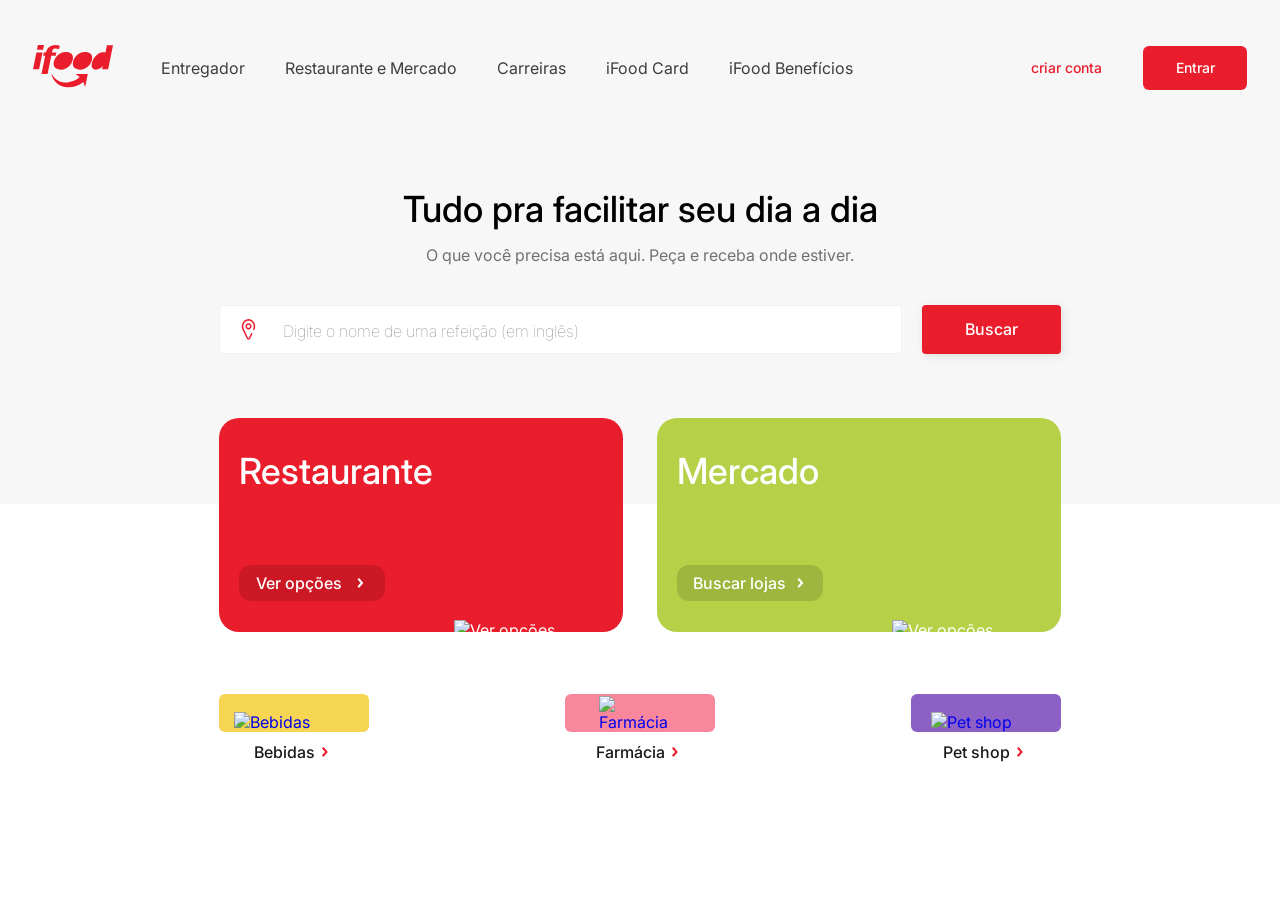
==== commit 6de8d321: "merge issues fixed" ====
--- a/index.html
+++ b/index.html
@@ -354,3 +354,4 @@
     <script src="script.js"></script>
   </body>
 </html>
+
--- a/style.css
+++ b/style.css
@@ -45,13 +45,47 @@
 
 .cabecario_container {
     display: grid;
-    padding: 40px 32px;
+    padding: 20px 16px;
     align-items: center;
     margin: 0 auto;
     max-width: 1278px;
     position: relative;
     grid-template-columns: 88px 1fr 114px 104px;
     column-gap: 20px;
+}
+
+.icon_frame {
+    color:gray;
+    overflow: hidden;
+    height: 30px;
+    width: 30px;
+    margin: 5px 0px;
+}
+
+@media only screen and (min-width: 768px) {
+    .cabecario_container {
+        grid-template-columns: 40px 1fr 114px 104px;
+        padding: 30px 44px 30px 30px;
+        grid-column-gap: 36px;
+        column-gap: 36px;
+    }
+
+    .icon_frame {
+        display: none;
+    }
+}
+
+@media only screen and (min-width: 960px) {
+    .cabecario_container {
+        grid-template-columns: 88px 1fr 114px 104px;
+        padding: 40px 32px;
+        grid-column-gap: 20px;
+        column-gap: 20px;
+    }
+
+    .icon_frame {
+        display: none;
+    }
 }
 
 .opcoes {
@@ -72,6 +106,10 @@
     padding: 0 20px;
 }
 
+.icon_frame {
+    height: 48px;
+}
+
 .icone {
     display: inline-block;
     position:relative;
@@ -81,11 +119,12 @@
     fill: #ea1d2c;
 }
 
+
 .botao {
     display: inline-flex;
     align-items: center;
     justify-content: center;
-    height: 44px;
+    height: 34px;
     padding: 0;
     border-radius: 6px;
     font-size: 14px;
@@ -93,8 +132,8 @@
     cursor: pointer;
     border: none;
     font-family: "Inter", Arial, Helvetica, sans-serif;
-    font-size:100%;
     line-height: 1.15;
+    overflow: hidden;
 }
 
 @media only screen and (min-width: 768px) {
@@ -106,6 +145,7 @@
 
 .navegacao {
     display: none;
+    min-width: 0;
 } 
 
 @media only screen and (min-width: 960px) {
@@ -113,6 +153,7 @@
         display: flex;
     }
 }
+
 
 .CriarConta {
     background: transparent;
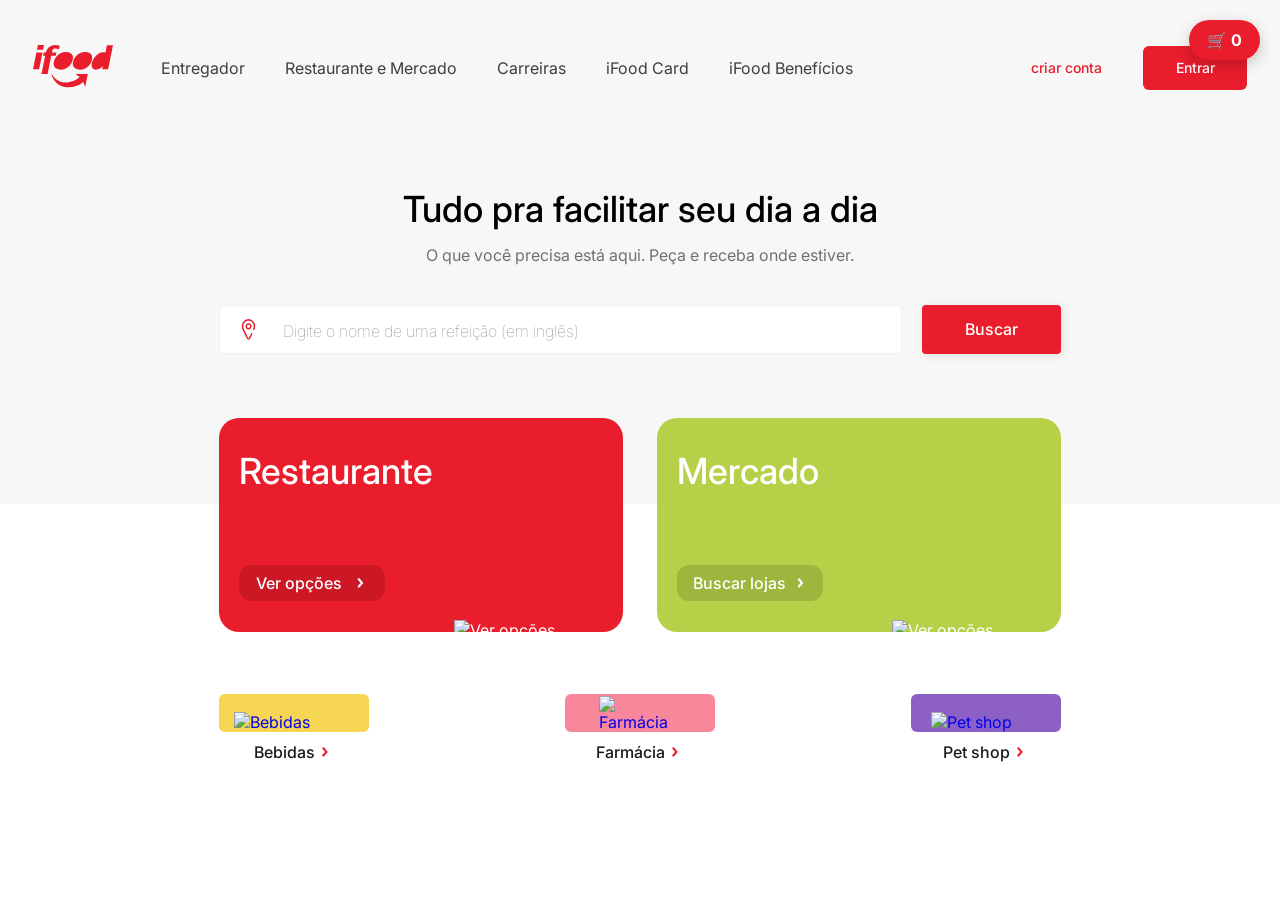
==== commit b802f945: "Add shopping cart popup to index.html" ====
--- a/index.html
+++ b/index.html
@@ -14,6 +14,34 @@
     <div>
       <section class="cabecario">
         <header class="cabecario_container">
+          <div class="icon_frame">
+            <button class="botao aba">
+              <span class="icone_aba"
+                ><svg
+                  width="22"
+                  height="18"
+                  viewBox="0 0 22 18"
+                  fill="none"
+                  xmlns="http://www.w3.org/2000/svg"
+                >
+                  <rect width="22" height="2" rx="1" fill="#717171"></rect>
+                  <rect
+                    y="8"
+                    width="22"
+                    height="2"
+                    rx="1"
+                    fill="#717171"
+                  ></rect>
+                  <rect
+                    y="16"
+                    width="22"
+                    height="2"
+                    rx="1"
+                    fill="#717171"
+                  ></rect></svg
+              ></span>
+            </button>
+          </div>
           <div>
             <span class="icone">
               <svg
@@ -56,6 +84,10 @@
           </nav>
           <button class="botao CriarConta">criar conta</button>
           <button class="botao Entrar">Entrar</button>
+          <!-- CARRINHO -->
+<div class="carrinho">
+    🛒 <span id="contadorCarrinho">0</span>
+</div>
         </header>
       </section>
       <section class="endereco">
@@ -99,7 +131,25 @@
             </button>
           </form>
           <div id="popupReceita" class="popup">
-            <div class="popup-conteudo"></div>
+    <div class="popup-conteudo"></div>
+</div>
+
+<div id="popupCarrinho" class="popup">
+    <div class="popup-conteudo">
+
+        <span id="fecharCarrinho" class="fechar">&times;</span>
+
+        <h2>Meu Carrinho</h2>
+
+        <div id="listaCarrinho"></div>
+
+        <button id="finalizarPedido" class="meal-card-button">
+            Finalizar Pedido
+        </button>
+
+    </div>
+</div>
+          
           </div>
         </div>
       </section>
@@ -354,4 +404,3 @@
     <script src="script.js"></script>
   </body>
 </html>
-
--- a/style.css
+++ b/style.css
@@ -734,4 +734,39 @@
     max-width: 1000px;
     max-height: 80vh;
     overflow-y: auto;
-}+}
+.carrinho{
+    position: fixed;
+    top:20px;
+    right:20px;
+    background:#ea1d2c;
+    color:white;
+    padding:10px 18px;
+    border-radius:25px;
+    cursor:pointer;
+    font-weight:bold;
+    z-index:2000;
+    box-shadow:0 5px 15px rgba(0,0,0,.2);
+}
+
+.carrinho:hover{
+    opacity:.9;
+}
+
+.itemCarrinho{
+    display:flex;
+    justify-content:space-between;
+    align-items:center;
+    margin:12px 0;
+    padding:10px;
+    border-bottom:1px solid #ddd;
+}
+
+.itemCarrinho button{
+    background:#ea1d2c;
+    color:white;
+    border:none;
+    padding:6px 10px;
+    border-radius:6px;
+    cursor:pointer;
+}
